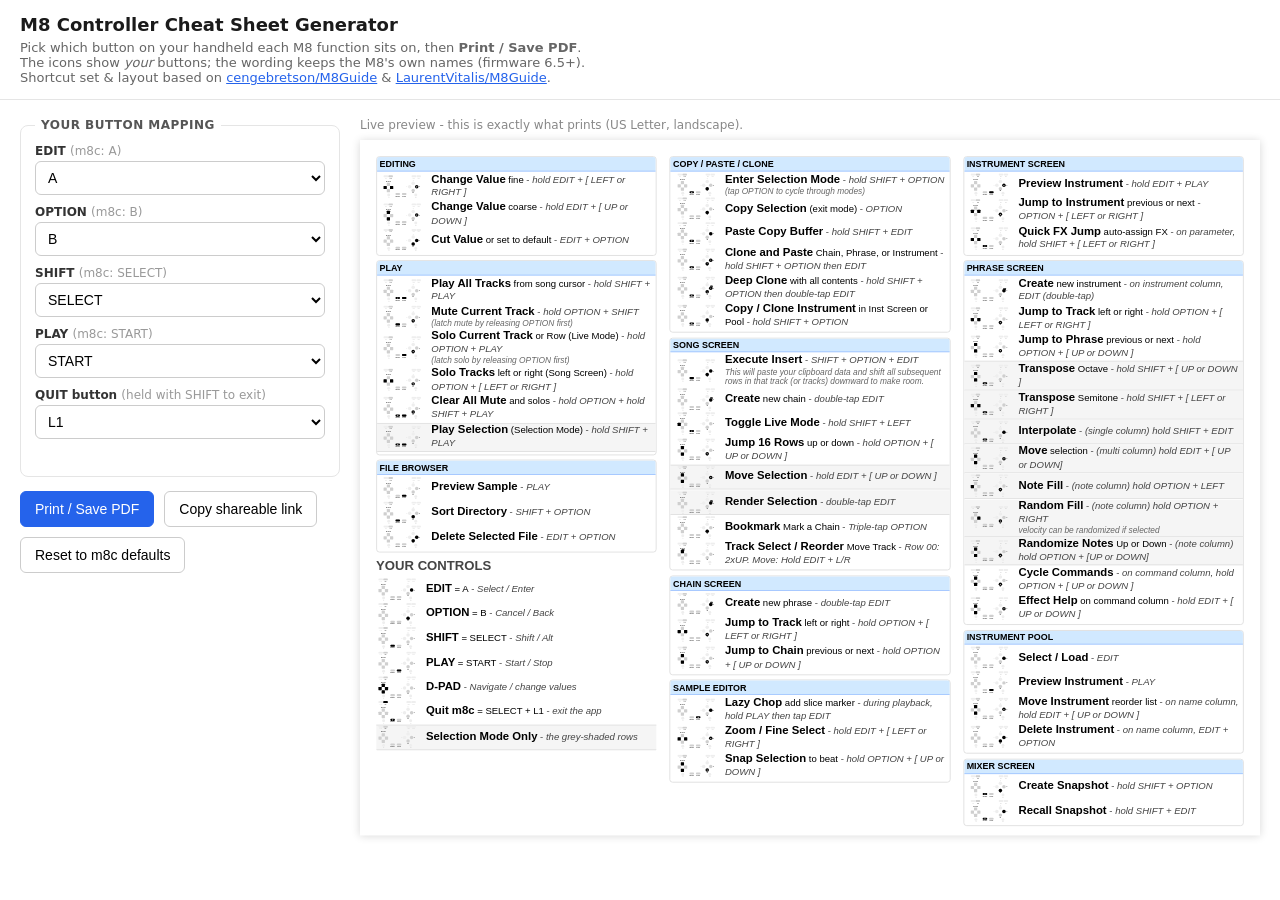
==== cheatsheets/generator/index.html @ fca82b8b "Restructure as m8c-headless-handheld hub" ====
<!DOCTYPE html>
<html lang="en">
<head>
  <meta charset="utf-8">
  <meta name="viewport" content="width=device-width, initial-scale=1">
  <title>M8 Controller Cheat Sheet Generator</title>
  <link href="../fonts/sofiasans.css" rel="stylesheet">
  <link rel="stylesheet" href="pad.css">
  <link rel="stylesheet" href="sheet.css">
  <link rel="stylesheet" href="app.css">
  <script src="pad.js"></script>
  <script src="data.js"></script>
  <script src="render.js"></script>
</head>
<body>
  <header>
    <h1>M8 Controller Cheat Sheet Generator</h1>
    <p>Pick which button on your handheld each M8 function sits on, then <b>Print / Save PDF</b>.
       The icons show <i>your</i> buttons; the wording keeps the M8's own names (firmware 6.5+).
       Shortcut set &amp; layout based on
       <a href="https://github.com/cengebretson/M8Guide" target="_blank" rel="noopener">cengebretson/M8Guide</a>
       &amp; <a href="https://github.com/LaurentVitalis/M8Guide" target="_blank" rel="noopener">LaurentVitalis/M8Guide</a>.</p>
  </header>

  <div class="app">
    <div class="app-controls">
      <fieldset>
        <legend>Your button mapping</legend>
        <div class="field">
          <label>EDIT <span class="hint">(m8c: A)</span></label>
          <select id="sel-edit" data-fn="edit"></select>
        </div>
        <div class="field">
          <label>OPTION <span class="hint">(m8c: B)</span></label>
          <select id="sel-option" data-fn="option"></select>
        </div>
        <div class="field">
          <label>SHIFT <span class="hint">(m8c: SELECT)</span></label>
          <select id="sel-shift" data-fn="shift"></select>
        </div>
        <div class="field">
          <label>PLAY <span class="hint">(m8c: START)</span></label>
          <select id="sel-play" data-fn="play"></select>
        </div>
        <div class="field">
          <label>QUIT button <span class="hint">(held with SHIFT to exit)</span></label>
          <select id="sel-quit" data-fn="quit"></select>
        </div>
        <div class="warn" id="warn"></div>
      </fieldset>

      <div class="actions">
        <button class="primary" id="btn-print">Print / Save PDF</button>
        <button id="btn-share">Copy shareable link</button>
        <button id="btn-reset">Reset to m8c defaults</button>
      </div>
      <div class="toast" id="toast"></div>
    </div>

    <div class="preview">
      <p class="preview-hint">Live preview - this is exactly what prints (US Letter, landscape).</p>
      <div class="preview-scale" id="preview-scale">
        <div class="sheet" id="sheet"></div>
      </div>
    </div>
  </div>

  <script>
    var DEFAULTS = { edit: "a", option: "b", shift: "select", play: "start", quit: "l1" };
    var FUNCTIONS = ["edit", "option", "shift", "play", "quit"];
    var config = Object.assign({}, DEFAULTS);

    // options for the selects = every physical control (not the d-pad)
    function controlOptions() {
      return PAD_CONTROLS.filter(function (c) { return !c.dpad; })
        .map(function (c) { return { id: c.id, label: (c.label ? c.label.t : c.id.toUpperCase()) }; });
    }

    function populateSelects() {
      var opts = controlOptions();
      FUNCTIONS.forEach(function (fn) {
        var sel = document.getElementById("sel-" + fn);
        sel.innerHTML = "";
        opts.forEach(function (o) {
          var el = document.createElement("option");
          el.value = o.id; el.textContent = o.label;
          sel.appendChild(el);
        });
      });
    }

    function readFromParamsOrStorage() {
      var q = new URLSearchParams(location.search);
      var cfg = Object.assign({}, DEFAULTS);
      var any = false;
      FUNCTIONS.forEach(function (fn) {
        if (q.get(fn)) { cfg[fn] = q.get(fn); any = true; }
      });
      if (!any) {
        try {
          var s = localStorage.getItem("m8cheat-config");
          if (s) cfg = Object.assign(cfg, JSON.parse(s));
        } catch (e) {}
      }
      return cfg;
    }

    function syncFormFromConfig() {
      FUNCTIONS.forEach(function (fn) { document.getElementById("sel-" + fn).value = config[fn]; });
    }

    function persist() {
      try { localStorage.setItem("m8cheat-config", JSON.stringify(config)); } catch (e) {}
      var q = new URLSearchParams();
      FUNCTIONS.forEach(function (fn) { q.set(fn, config[fn]); });
      history.replaceState(null, "", location.pathname + "?" + q.toString());
    }

    function checkWarnings() {
      var used = {}, dupes = [];
      FUNCTIONS.forEach(function (fn) {
        var v = config[fn];
        if (used[v]) dupes.push(v); else used[v] = fn;
      });
      var warn = document.getElementById("warn");
      if (dupes.length) {
        warn.textContent = "⚠ Two functions share the same button - highlights will overlap. Give each its own button.";
      } else { warn.textContent = ""; }
    }

    function scalePreview() {
      var wrap = document.getElementById("preview-scale");
      var avail = wrap.parentElement.clientWidth;
      var scale = Math.min(1, avail / 1056);
      wrap.style.transform = "scale(" + scale + ")";
      wrap.style.height = 816 * scale + "px";
    }

    function update() {
      renderSheet(document.getElementById("sheet"), config);
      checkWarnings();
      persist();
      scalePreview();
    }

    document.addEventListener("DOMContentLoaded", function () {
      populateSelects();
      config = readFromParamsOrStorage();
      syncFormFromConfig();

      FUNCTIONS.forEach(function (fn) {
        document.getElementById("sel-" + fn).addEventListener("change", function (e) {
          config[fn] = e.target.value;
          update();
        });
      });

      document.getElementById("btn-print").addEventListener("click", function () { window.print(); });
      document.getElementById("btn-reset").addEventListener("click", function () {
        config = Object.assign({}, DEFAULTS); syncFormFromConfig(); update();
      });
      document.getElementById("btn-share").addEventListener("click", function () {
        var toast = document.getElementById("toast");
        navigator.clipboard.writeText(location.href).then(function () {
          toast.textContent = "Link copied - share it to reopen this exact mapping.";
          setTimeout(function () { toast.textContent = ""; }, 3000);
        }).catch(function () { toast.textContent = location.href; });
      });

      update();
    });

    window.addEventListener("resize", scalePreview);
  </script>
</body>
</html>
---- cheatsheets/generator/pad.css ----
/* Highlight system for the flexible (full-remap) gamepad pad.
 * Command tokens on the .buttons svg (edit/option/shift/play/quit/up/down/left/right,
 * with hold/1st/2nd variants + double) light up whichever control currently carries the
 * matching function-class (edit_button, ..., applied by applyPadConfig()). */

.bkg, .hold, .first, .second, .double_tap { opacity: 0; }

/* token -> function-class : show bkg on tap, hold glyph on hold, numerals on 1st/2nd */
.edit   .edit_button   .bkg,
.edithold   .edit_button   .hold,
.edit1st   .edit_button   .first, .edit1st   .edit_button   .bkg,
.edit2nd   .edit_button   .second, .edit2nd   .edit_button   .bkg,
.option .option_button .bkg,
.optionhold .option_button .hold,
.option1st .option_button .first, .option1st .option_button .bkg,
.option2nd .option_button .second, .option2nd .option_button .bkg,
.shift  .shift_button  .bkg,
.shifthold  .shift_button  .hold,
.shift1st  .shift_button  .first, .shift1st  .shift_button  .bkg,
.shift2nd  .shift_button  .second, .shift2nd  .shift_button  .bkg,
.play   .play_button   .bkg,
.playhold   .play_button   .hold,
.play1st   .play_button   .first, .play1st   .play_button   .bkg,
.play2nd   .play_button   .second, .play2nd   .play_button   .bkg,
.quit   .quit_button   .bkg,
.quithold   .quit_button   .hold,
.up     .up_button     .bkg,
.uphold     .up_button     .hold,
.up1st     .up_button     .first, .up1st     .up_button     .bkg,
.up2nd     .up_button     .second, .up2nd     .up_button     .bkg,
.down   .down_button   .bkg,
.downhold   .down_button   .hold,
.down1st   .down_button   .first, .down1st   .down_button   .bkg,
.down2nd   .down_button   .second, .down2nd   .down_button   .bkg,
.left   .left_button   .bkg,
.lefthold   .left_button   .hold,
.left1st   .left_button   .first, .left1st   .left_button   .bkg,
.left2nd   .left_button   .second, .left2nd   .left_button   .bkg,
.right  .right_button  .bkg,
.righthold  .right_button  .hold,
.right1st  .right_button  .first, .right1st  .right_button  .bkg,
.right2nd  .right_button  .second, .right2nd  .right_button  .bkg {
  opacity: 1;
}

/* when a button is "held", swap its grey placeholder for the dark hold glyph */
.edithold   .edit_button   .placeholder,
.optionhold .option_button .placeholder,
.shifthold  .shift_button  .placeholder,
.playhold   .play_button   .placeholder,
.quithold   .quit_button   .placeholder,
.uphold     .up_button     .placeholder,
.downhold   .down_button   .placeholder,
.lefthold   .left_button   .placeholder,
.righthold  .right_button  .placeholder {
  opacity: 0;
}

/* double-tap "x2" badge, next to whichever button is double-tapped */
.edit.double   .edit_button   .double_tap,
.edit1st.double .edit_button  .double_tap,
.edit2nd.double .edit_button  .double_tap,
.option.double .option_button .double_tap,
.play.double   .play_button   .double_tap,
.up.double     .up_button     .double_tap {
  opacity: 1;
}

/* labels: dim controls with no M8 function; emphasise assigned ones */
.ctrl-label { font-family: "SofiaSansCond", "Arial Narrow", sans-serif; font-weight: 700; fill: #333; }
.dpad-label { fill: #333; }
.ctrl.unused .placeholder { fill: #EEE; }
.ctrl.unused .ctrl-label { fill: #C4C4C4; font-weight: 500; }
.ctrl.assigned .placeholder { fill: #CFCFCF; }
---- cheatsheets/generator/sheet.css ----
/* Cheat-sheet styling, scoped under .sheet so it never clashes with the app UI.
 * .sheet is a fixed letter-landscape "page" (1056x816 @96dpi); the app scales it to
 * fit the preview on screen, and @media print reproduces it at full size. */

.sheet {
  width: 1056px;
  height: 816px;
  box-sizing: border-box;
  background: #fff;
  padding: 5mm;
  font-size: 7px;
  line-height: 1;
  color: #000;
  overflow: hidden;
  -webkit-print-color-adjust: exact;
  print-color-adjust: exact;
}

.sheet .content { display: flex; flex-direction: row; gap: 4mm; height: 100%; }
.sheet .column { flex: 1; display: flex; flex-direction: column; justify-content: flex-start; gap: 1.5mm; }

.sheet .section_container {
  border: 1px solid #ddd;
  border-radius: 1mm;
  overflow: hidden;
  padding-bottom: 0.5mm;
  flex-shrink: 0;
}

.sheet .section_header {
  font-family: "SofiaSans", sans-serif;
  font-weight: 800;
  font-size: 1.5em;
  text-transform: uppercase;
  margin-bottom: 0.4mm;
  background: #d1e9ff;
  padding: 0.7mm 0.8mm;
  border-bottom: 1px solid #a0c4ff;
}

.sheet .action {
  display: flex;
  align-items: center;
  margin-bottom: 0.2mm;
  padding: 0.1mm 1.4mm;
  flex-shrink: 0;
}
.sheet .action.selection-mode {
  background: #f5f5f5;
  border-top: 0.1mm solid #e0e0e0;
  border-bottom: 0.1mm solid #e0e0e0;
}
.sheet .action.selection-mode + .action.selection-mode { border-top: none; }

.sheet .action_text { flex: 1; margin-left: 2.5mm; line-height: 3.5mm; }
.sheet .action .name { font-family: "SofiaSans", sans-serif; font-weight: 700; font-size: 1.9em; }
.sheet .action .secondary { font-family: "SofiaSans", sans-serif; font-weight: 300; font-size: 1.6em; }
.sheet .action .description {
  font-family: "SofiaSansCond", "Arial Narrow", sans-serif;
  font-weight: 500; color: #444; font-size: 1.6em; font-style: italic;
}
.sheet .action .description:before { content: " - "; font-style: normal; }
.sheet .action .extra {
  font-family: "SofiaSansCond", "Arial Narrow", sans-serif;
  font-weight: 400; color: #666; font-size: 1.4em; font-style: italic; display: block; line-height: 1.1;
}

.sheet .buttons { width: 13mm; height: 7.2mm; flex-shrink: 0; }
.sheet .action_buttons { display: flex; align-items: center; justify-content: center; }

/* legend ("Your Controls") */
.sheet .legend-section { border: none; }
.sheet .legend-section .section_header {
  background: transparent; border-bottom: none; color: #444;
  font-size: 2.2em; padding-left: 0; margin-bottom: 1mm;
}
.sheet .legend-section .action { padding-left: 0; }

/* ---- print: reproduce the sheet full-size, hide the app ---- */
@media print {
  @page { size: letter landscape; margin: 4mm; }
  body * { visibility: hidden !important; }
  .sheet, .sheet * { visibility: visible !important; }
  .sheet {
    position: absolute; left: 0; top: 0;
    transform: none !important;
    width: 100%; height: auto; min-height: 0;
    padding: 0; overflow: visible;
    box-shadow: none; border: none;
  }
}
---- cheatsheets/generator/app.css ----
* { box-sizing: border-box; }
body { margin: 0; font-family: system-ui, -apple-system, "Segoe UI", sans-serif; color: #1a1a1a; background: #fff; }
header { padding: 14px 20px; border-bottom: 1px solid #e5e5e5; }
header h1 { font-size: 18px; margin: 0; }
header p { margin: 5px 0 0; font-size: 13px; color: #666; max-width: 70ch; }
header a { color: #2563eb; }

.app { display: flex; gap: 20px; padding: 18px 20px; align-items: flex-start; }
.app-controls { width: 320px; flex-shrink: 0; }
.preview { flex: 1; min-width: 0; }

fieldset { border: 1px solid #e5e5e5; border-radius: 8px; padding: 12px 14px; margin: 0 0 14px; }
legend { font-size: 12px; font-weight: 700; text-transform: uppercase; letter-spacing: .04em; color: #555; padding: 0 6px; }

.field { margin-bottom: 10px; }
.field:last-child { margin-bottom: 0; }
.field label { display: block; font-size: 12px; font-weight: 600; color: #333; margin-bottom: 3px; }
.field .hint { font-weight: 400; color: #999; }
select, input[type="text"] { width: 100%; padding: 7px 8px; font-size: 14px; border: 1px solid #ccc; border-radius: 6px; background: #fff; }

.actions { display: flex; gap: 10px; margin-top: 6px; flex-wrap: wrap; }
button { padding: 9px 14px; font-size: 14px; border-radius: 6px; border: 1px solid #ccc; background: #fff; cursor: pointer; }
button:hover { background: #f5f5f5; }
button.primary { background: #2563eb; color: #fff; border-color: #2563eb; }
button.primary:hover { background: #1d4ed8; }

.warn { color: #b45309; font-size: 12.5px; margin-top: 10px; min-height: 1.2em; }
.toast { color: #15803d; font-size: 12.5px; margin-top: 6px; min-height: 1.2em; }

.preview-hint { font-size: 12px; color: #888; margin: 0 0 8px; }
.preview-scale { transform-origin: top left; }
.sheet { box-shadow: 0 1px 10px rgba(0,0,0,.16); }

@media print {
  header, .app-controls, .preview-hint { display: none !important; }
  .app { display: block; padding: 0; gap: 0; }
  .preview { all: unset; }
  .preview-scale { transform: none !important; }
}
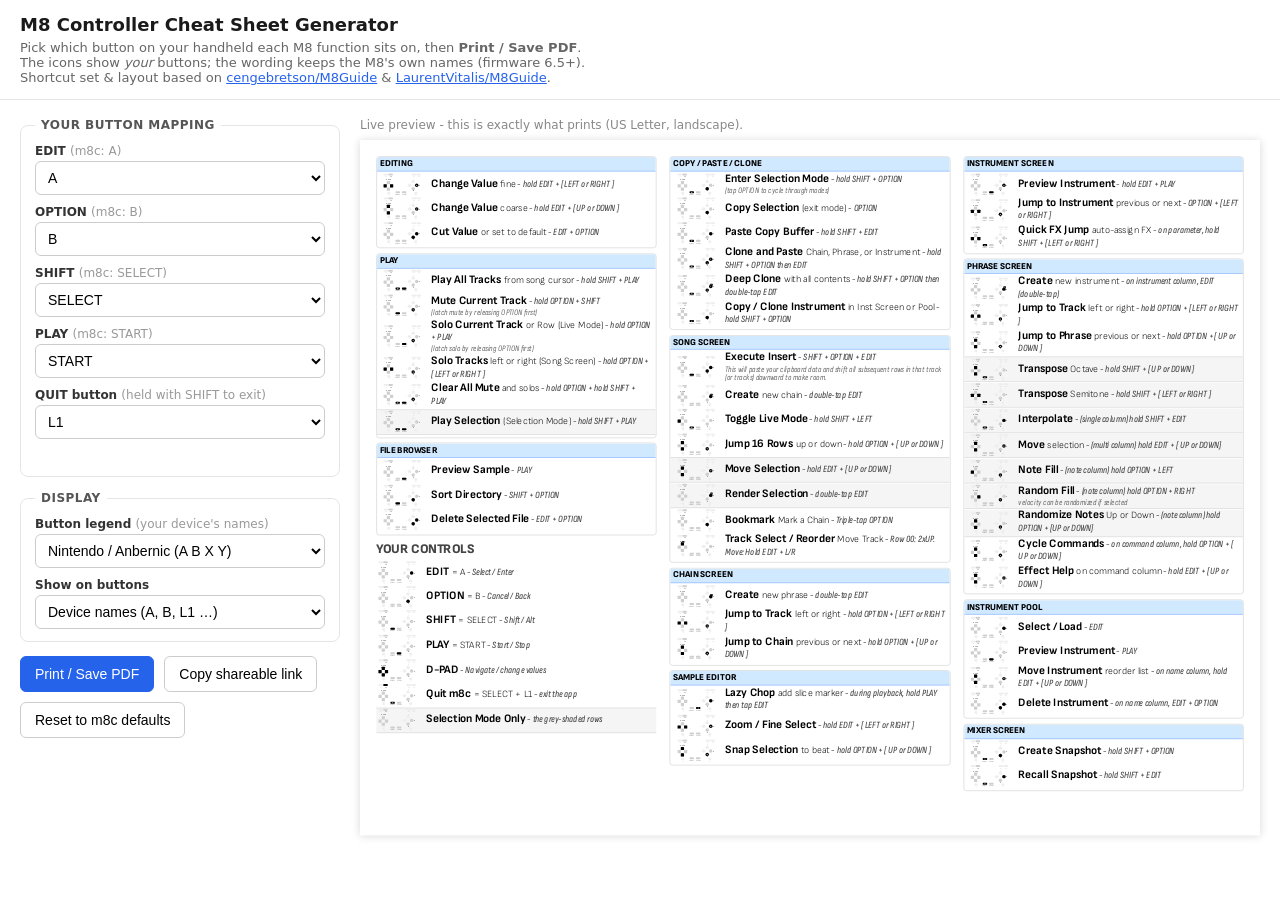
==== commit 1abebde6: "Generator: add label mode (device / M8 / both) and device legend sets - Button legend picker: Ninten" ====
--- a/cheatsheets/generator/index.html
+++ b/cheatsheets/generator/index.html
@@ -49,6 +49,22 @@
         <div class="warn" id="warn"></div>
       </fieldset>
 
+      <fieldset>
+        <legend>Display</legend>
+        <div class="field">
+          <label>Button legend <span class="hint">(your device's names)</span></label>
+          <select id="sel-legend"></select>
+        </div>
+        <div class="field">
+          <label>Show on buttons</label>
+          <select id="sel-labelmode">
+            <option value="device">Device names (A, B, L1 …)</option>
+            <option value="m8">M8 names (EDIT, OPT …)</option>
+            <option value="both">Both</option>
+          </select>
+        </div>
+      </fieldset>
+
       <div class="actions">
         <button class="primary" id="btn-print">Print / Save PDF</button>
         <button id="btn-share">Copy shareable link</button>
@@ -66,26 +82,40 @@
   </div>
 
   <script>
-    var DEFAULTS = { edit: "a", option: "b", shift: "select", play: "start", quit: "l1" };
+    var DEFAULTS = { edit: "a", option: "b", shift: "select", play: "start", quit: "l1", legend: "nintendo", labelMode: "device" };
     var FUNCTIONS = ["edit", "option", "shift", "play", "quit"];
+    var EXTRAS = ["legend", "labelMode"];
     var config = Object.assign({}, DEFAULTS);
 
-    // options for the selects = every physical control (not the d-pad)
+    // options for the function selects = every physical control (not the d-pad),
+    // labelled with the currently selected device legend.
     function controlOptions() {
       return PAD_CONTROLS.filter(function (c) { return !c.dpad; })
-        .map(function (c) { return { id: c.id, label: (c.label ? c.label.t : c.id.toUpperCase()) }; });
+        .map(function (c) { return { id: c.id, label: deviceLabel(c.id, config.legend) }; });
     }
 
     function populateSelects() {
       var opts = controlOptions();
       FUNCTIONS.forEach(function (fn) {
         var sel = document.getElementById("sel-" + fn);
+        var cur = config[fn];
         sel.innerHTML = "";
         opts.forEach(function (o) {
           var el = document.createElement("option");
           el.value = o.id; el.textContent = o.label;
           sel.appendChild(el);
         });
+        if (cur) sel.value = cur;
+      });
+    }
+
+    function populateLegendSelect() {
+      var sel = document.getElementById("sel-legend");
+      sel.innerHTML = "";
+      Object.keys(LEGEND_NAMES).forEach(function (k) {
+        var el = document.createElement("option");
+        el.value = k; el.textContent = LEGEND_NAMES[k];
+        sel.appendChild(el);
       });
     }
 
@@ -93,8 +123,8 @@
       var q = new URLSearchParams(location.search);
       var cfg = Object.assign({}, DEFAULTS);
       var any = false;
-      FUNCTIONS.forEach(function (fn) {
-        if (q.get(fn)) { cfg[fn] = q.get(fn); any = true; }
+      FUNCTIONS.concat(EXTRAS).forEach(function (k) {
+        if (q.get(k)) { cfg[k] = q.get(k); any = true; }
       });
       if (!any) {
         try {
@@ -107,12 +137,14 @@
 
     function syncFormFromConfig() {
       FUNCTIONS.forEach(function (fn) { document.getElementById("sel-" + fn).value = config[fn]; });
+      document.getElementById("sel-legend").value = config.legend;
+      document.getElementById("sel-labelmode").value = config.labelMode;
     }
 
     function persist() {
       try { localStorage.setItem("m8cheat-config", JSON.stringify(config)); } catch (e) {}
       var q = new URLSearchParams();
-      FUNCTIONS.forEach(function (fn) { q.set(fn, config[fn]); });
+      FUNCTIONS.concat(EXTRAS).forEach(function (k) { q.set(k, config[k]); });
       history.replaceState(null, "", location.pathname + "?" + q.toString());
     }
 
@@ -144,8 +176,9 @@
     }
 
     document.addEventListener("DOMContentLoaded", function () {
+      populateLegendSelect();
+      config = readFromParamsOrStorage();
       populateSelects();
-      config = readFromParamsOrStorage();
       syncFormFromConfig();
 
       FUNCTIONS.forEach(function (fn) {
@@ -155,9 +188,19 @@
         });
       });
 
+      document.getElementById("sel-legend").addEventListener("change", function (e) {
+        config.legend = e.target.value;
+        populateSelects(); // relabel the function options for the new legend
+        update();
+      });
+      document.getElementById("sel-labelmode").addEventListener("change", function (e) {
+        config.labelMode = e.target.value;
+        update();
+      });
+
       document.getElementById("btn-print").addEventListener("click", function () { window.print(); });
       document.getElementById("btn-reset").addEventListener("click", function () {
-        config = Object.assign({}, DEFAULTS); syncFormFromConfig(); update();
+        config = Object.assign({}, DEFAULTS); populateSelects(); syncFormFromConfig(); update();
       });
       document.getElementById("btn-share").addEventListener("click", function () {
         var toast = document.getElementById("toast");
--- a/cheatsheets/fonts/sofiasans.css
+++ b/cheatsheets/fonts/sofiasans.css
@@ -0,0 +1,36 @@
+@font-face{font-family:sofiasans;font-style:normal;font-weight:900;src:local('SofiaSans'),url('SofiaSans-Black.ttf')}
+@font-face{font-family:sofiasans;font-style:italic;font-weight:900;src:local('SofiaSans'),url('SofiaSans-BlackItalic.ttf')}
+@font-face{font-family:sofiasans;font-style:normal;font-weight:700;src:local('SofiaSans'),url('SofiaSans-Bold.ttf')}
+@font-face{font-family:sofiasans;font-style:italic;font-weight:700;src:local('SofiaSans'),url('SofiaSans-BoldItalic.ttf')}
+@font-face{font-family:sofiasans;font-style:normal;font-weight:800;src:local('SofiaSans'),url('SofiaSans-ExtraBold.ttf')}
+@font-face{font-family:sofiasans;font-style:italic;font-weight:800;src:local('SofiaSans'),url('SofiaSans-ExtraBoldItalic.ttf')}
+@font-face{font-family:sofiasans;font-style:normal;font-weight:200;src:local('SofiaSans'),url('SofiaSans-ExtraLight.ttf')}
+@font-face{font-family:sofiasans;font-style:italic;font-weight:200;src:local('SofiaSans'),url('SofiaSans-ExtraLightItalic.ttf')}
+@font-face{font-family:sofiasans;font-style:italic;font-weight:400;src:local('SofiaSans'),url('SofiaSans-Italic.ttf')}
+@font-face{font-family:sofiasans;font-style:normal;font-weight:300;src:local('SofiaSans'),url('SofiaSans-Light.ttf')}
+@font-face{font-family:sofiasans;font-style:italic;font-weight:300;src:local('SofiaSans'),url('SofiaSans-LightItalic.ttf')}
+@font-face{font-family:sofiasans;font-style:normal;font-weight:500;src:local('SofiaSans'),url('SofiaSans-Medium.ttf')}
+@font-face{font-family:sofiasans;font-style:italic;font-weight:500;src:local('SofiaSans'),url('SofiaSans-MediumItalic.ttf')}
+@font-face{font-family:sofiasans;font-style:normal;font-weight:400;src:local('SofiaSans'),url('SofiaSans-Regular.ttf')}
+@font-face{font-family:sofiasans;font-style:normal;font-weight:600;src:local('SofiaSans'),url('SofiaSans-SemiBold.ttf')}
+@font-face{font-family:sofiasans;font-style:italic;font-weight:600;src:local('SofiaSans'),url('SofiaSans-SemiBoldItalic.ttf')}
+@font-face{font-family:sofiasans;font-style:normal;font-weight:100;src:local('SofiaSans'),url('SofiaSans-Thin.ttf')}
+@font-face{font-family:sofiasans;font-style:italic;font-weight:100;src:local('SofiaSans'),url('SofiaSans-ThinItalic.ttf')}
+@font-face{font-family:sofiasans;font-style:normal;font-weight:900;src:local('SofiaSansCond'),url('SofiaSansCondensed-Black.ttf')}
+@font-face{font-family:SofiaSansCond;font-style:italic;font-weight:900;src:local('SofiaSansCond'),url('SofiaSansCondensed-BlackItalic.ttf')}
+@font-face{font-family:SofiaSansCond;font-style:normal;font-weight:700;src:local('SofiaSansCond'),url('SofiaSansCondensed-Bold.ttf')}
+@font-face{font-family:SofiaSansCond;font-style:italic;font-weight:700;src:local('SofiaSansCond'),url('SofiaSansCondensed-BoldItalic.ttf')}
+@font-face{font-family:SofiaSansCond;font-style:normal;font-weight:800;src:local('SofiaSansCond'),url('SofiaSansCondensed-ExtraBold.ttf')}
+@font-face{font-family:SofiaSansCond;font-style:italic;font-weight:800;src:local('SofiaSansCond'),url('SofiaSansCondensed-ExtraBoldItalic.ttf')}
+@font-face{font-family:SofiaSansCond;font-style:normal;font-weight:200;src:local('SofiaSansCond'),url('SofiaSansCondensed-ExtraLight.ttf')}
+@font-face{font-family:SofiaSansCond;font-style:italic;font-weight:200;src:local('SofiaSansCond'),url('SofiaSansCondensed-ExtraLightItalic.ttf')}
+@font-face{font-family:SofiaSansCond;font-style:italic;font-weight:400;src:local('SofiaSansCond'),url('SofiaSansCondensed-Italic.ttf')}
+@font-face{font-family:SofiaSansCond;font-style:normal;font-weight:300;src:local('SofiaSansCond'),url('SofiaSansCondensed-Light.ttf')}
+@font-face{font-family:SofiaSansCond;font-style:normal;font-weight:300;src:local('SofiaSansCond'),url('SofiaSansCondensed-LightItalic.ttf')}
+@font-face{font-family:SofiaSansCond;font-style:normal;font-weight:500;src:local('SofiaSansCond'),url('SofiaSansCondensed-Medium.ttf')}
+@font-face{font-family:SofiaSansCond;font-style:italic;font-weight:500;src:local('SofiaSansCond'),url('SofiaSansCondensed-MediumItalic.ttf')}
+@font-face{font-family:SofiaSansCond;font-style:normal;font-weight:400;src:local('SofiaSansCond'),url('SofiaSansCondensed-Regular.ttf')}
+@font-face{font-family:SofiaSansCond;font-style:normal;font-weight:600;src:local('SofiaSansCond'),url('SofiaSansCondensed-SemiBold.ttf')}
+@font-face{font-family:SofiaSansCond;font-style:italic;font-weight:600;src:local('SofiaSansCond'),url('SofiaSansCondensed-SemiBoldItalic.ttf')}
+@font-face{font-family:SofiaSansCond;font-style:normal;font-weight:100;src:local('SofiaSansCond'),url('SofiaSansCondensed-Thin.ttf')}
+@font-face{font-family:SofiaSansCond;font-style:italic;font-weight:100;src:local('SofiaSansCond'),url('SofiaSansCondensed-ThinItalic.ttf')}
--- a/cheatsheets/generator/pad.css
+++ b/cheatsheets/generator/pad.css
@@ -68,6 +68,8 @@
 
 /* labels: dim controls with no M8 function; emphasise assigned ones */
 .ctrl-label { font-family: "SofiaSansCond", "Arial Narrow", sans-serif; font-weight: 700; fill: #333; }
+.ctrl-label .m8sub { fill: #1d4ed8; font-size: 0.82em; }
+.ctrl.unused .ctrl-label .m8sub { fill: #9aa8d0; }
 .dpad-label { fill: #333; }
 .ctrl.unused .placeholder { fill: #EEE; }
 .ctrl.unused .ctrl-label { fill: #C4C4C4; font-weight: 500; }
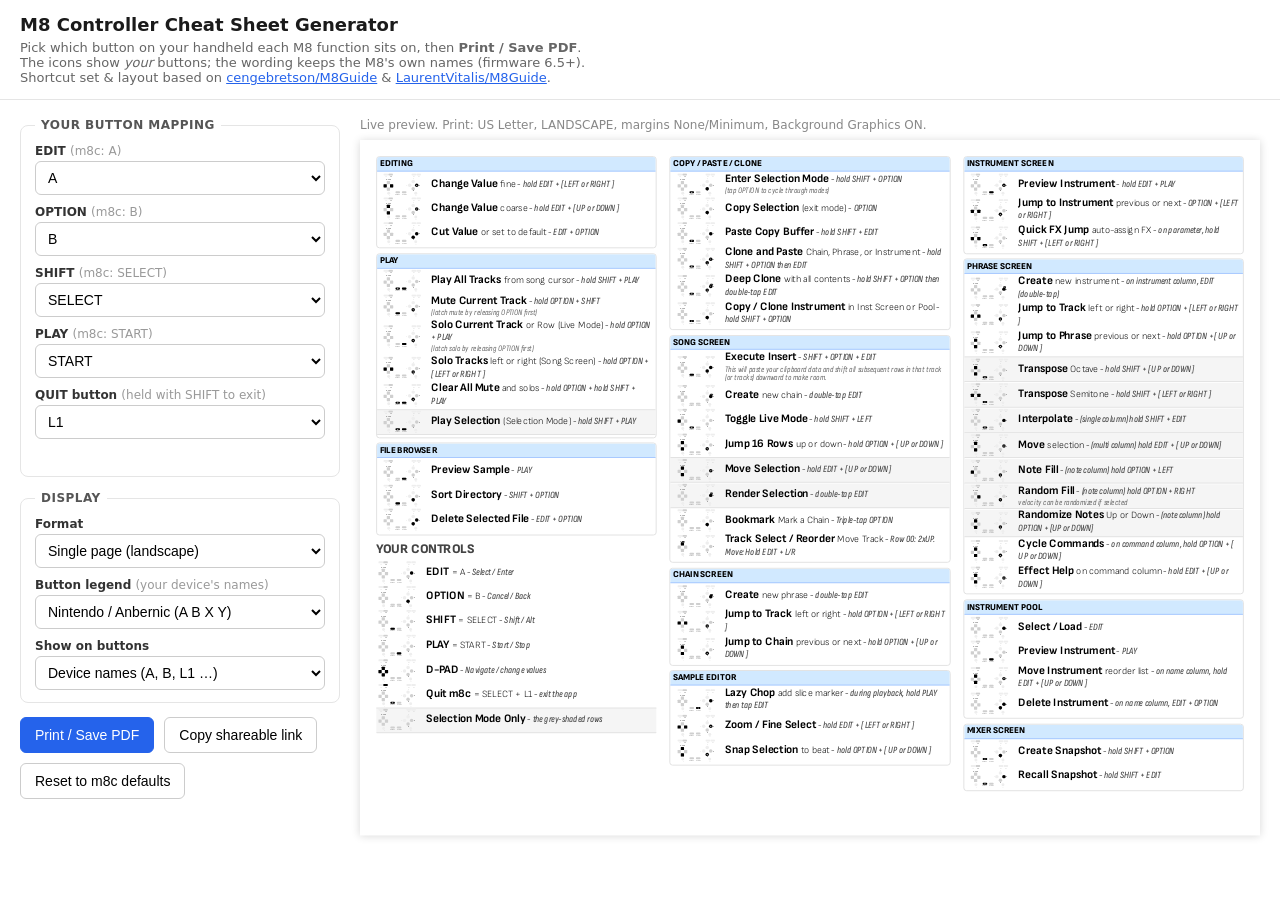
==== commit f7aa5e5d: "Generator: add pocket fold-booklet format option - Format selector: single-page (landscape) or fold " ====
--- a/cheatsheets/generator/index.html
+++ b/cheatsheets/generator/index.html
@@ -7,9 +7,11 @@
   <link href="../fonts/sofiasans.css" rel="stylesheet">
   <link rel="stylesheet" href="pad.css">
   <link rel="stylesheet" href="sheet.css">
+  <link rel="stylesheet" href="fold.css">
   <link rel="stylesheet" href="app.css">
   <script src="pad.js"></script>
   <script src="data.js"></script>
+  <script src="data-fold.js"></script>
   <script src="render.js"></script>
 </head>
 <body>
@@ -52,6 +54,13 @@
       <fieldset>
         <legend>Display</legend>
         <div class="field">
+          <label>Format</label>
+          <select id="sel-format">
+            <option value="single">Single page (landscape)</option>
+            <option value="fold">Pocket fold booklet (portrait)</option>
+          </select>
+        </div>
+        <div class="field">
           <label>Button legend <span class="hint">(your device's names)</span></label>
           <select id="sel-legend"></select>
         </div>
@@ -74,7 +83,7 @@
     </div>
 
     <div class="preview">
-      <p class="preview-hint">Live preview - this is exactly what prints (US Letter, landscape).</p>
+      <p class="preview-hint" id="preview-hint">Live preview - this is exactly what prints.</p>
       <div class="preview-scale" id="preview-scale">
         <div class="sheet" id="sheet"></div>
       </div>
@@ -82,9 +91,9 @@
   </div>
 
   <script>
-    var DEFAULTS = { edit: "a", option: "b", shift: "select", play: "start", quit: "l1", legend: "nintendo", labelMode: "device" };
+    var DEFAULTS = { edit: "a", option: "b", shift: "select", play: "start", quit: "l1", legend: "nintendo", labelMode: "device", format: "single" };
     var FUNCTIONS = ["edit", "option", "shift", "play", "quit"];
-    var EXTRAS = ["legend", "labelMode"];
+    var EXTRAS = ["legend", "labelMode", "format"];
     var config = Object.assign({}, DEFAULTS);
 
     // options for the function selects = every physical control (not the d-pad),
@@ -139,6 +148,7 @@
       FUNCTIONS.forEach(function (fn) { document.getElementById("sel-" + fn).value = config[fn]; });
       document.getElementById("sel-legend").value = config.legend;
       document.getElementById("sel-labelmode").value = config.labelMode;
+      document.getElementById("sel-format").value = config.format;
     }
 
     function persist() {
@@ -162,17 +172,26 @@
 
     function scalePreview() {
       var wrap = document.getElementById("preview-scale");
+      var sheet = document.getElementById("sheet");
+      wrap.style.transform = "none";           // measure natural size
+      var w = sheet.offsetWidth || 1056;
+      var h = sheet.offsetHeight || 816;
       var avail = wrap.parentElement.clientWidth;
-      var scale = Math.min(1, avail / 1056);
+      var scale = Math.min(1, avail / w);
+      wrap.style.transformOrigin = "top left";
       wrap.style.transform = "scale(" + scale + ")";
-      wrap.style.height = 816 * scale + "px";
+      wrap.style.height = h * scale + "px";
     }
 
     function update() {
-      renderSheet(document.getElementById("sheet"), config);
+      renderInto(document.getElementById("sheet"), config);
       checkWarnings();
       persist();
       scalePreview();
+      var hint = document.getElementById("preview-hint");
+      hint.textContent = config.format === "fold"
+        ? "Live preview. Print: US Letter, PORTRAIT, Background Graphics ON. Fold on the dotted lines, cut the corner marks."
+        : "Live preview. Print: US Letter, LANDSCAPE, margins None/Minimum, Background Graphics ON.";
     }
 
     document.addEventListener("DOMContentLoaded", function () {
@@ -195,6 +214,10 @@
       });
       document.getElementById("sel-labelmode").addEventListener("change", function (e) {
         config.labelMode = e.target.value;
+        update();
+      });
+      document.getElementById("sel-format").addEventListener("change", function (e) {
+        config.format = e.target.value;
         update();
       });
 
--- a/cheatsheets/generator/sheet.css
+++ b/cheatsheets/generator/sheet.css
@@ -81,11 +81,9 @@
   @page { size: letter landscape; margin: 4mm; }
   body * { visibility: hidden !important; }
   .sheet, .sheet * { visibility: visible !important; }
-  .sheet {
-    position: absolute; left: 0; top: 0;
-    transform: none !important;
+  .sheet { position: absolute; left: 0; top: 0; transform: none !important; box-shadow: none; border: none; }
+  .sheet:not(.fold) {
     width: 100%; height: auto; min-height: 0;
     padding: 0; overflow: visible;
-    box-shadow: none; border: none;
   }
 }
--- a/cheatsheets/generator/fold.css
+++ b/cheatsheets/generator/fold.css
@@ -0,0 +1,70 @@
+/* Pocket FOLD booklet layout, scoped under .sheet.fold so it coexists with the
+ * single-page styles. Highlight tokens come from pad.css. Derivative of
+ * LaurentVitalis/M8Guide. Prints portrait (named @page) with cut/fold marks. */
+
+.sheet.fold {
+  width: auto;
+  height: auto;
+  padding: 0;
+  overflow: visible;
+  background: #fff;
+  font-size: 7px;   /* same base as the single-page card so inherited em sizes match */
+  line-height: 1;
+}
+
+.sheet.fold .guide { display: table; }
+.sheet.fold .row { display: table-row; }
+.sheet.fold .row > div { display: table-cell; }
+
+.sheet.fold .page {
+  width: 90mm;
+  height: 118mm;
+  padding: 3mm 3mm 3mm 5mm;
+  padding-top: 4mm;
+  border: dotted 0.125mm #ddd;
+}
+.sheet.fold #recto > .page { transform: rotateZ(180deg); }
+.sheet.fold .spread { display: flex; width: 180mm; }
+
+.sheet.fold .section {
+  font-family: "SofiaSans", sans-serif;
+  font-weight: 800;
+  font-size: 8.5px;
+  text-transform: uppercase;
+}
+.sheet.fold .section:before { content: "\2022"; margin-right: 1mm; }
+.sheet.fold .section:not(:first-child) { margin-top: 1.1mm; margin-bottom: 0.5mm; }
+
+/* rows/text/labels inherit the compact single-page styles from sheet.css;
+   only the pad size is fold-specific */
+.sheet.fold .buttons { width: 11mm; height: 6.6mm; }
+.sheet.fold .action { padding: 0.05mm 0.5mm; }
+.sheet.fold .action_text { margin-left: 1.8mm; }
+
+/* mapping banner at the top of the first page */
+.sheet.fold .legend {
+  font-family: "SofiaSansCond", "Arial Narrow", sans-serif;
+  font-weight: 500; font-size: 6px; color: #333;
+  border: 0.2mm solid #bbb; border-radius: 1mm;
+  padding: 1mm 1.4mm; margin-bottom: 1.2mm; line-height: 1.25;
+}
+.sheet.fold .legend b { font-weight: 800; }
+.sheet.fold .legend .note { color: #888; font-style: italic; }
+
+/* cut / fold marks */
+.sheet.fold .cut:after, .sheet.fold .fold:after {
+  background-size: 7mm 7mm; display: inline-block; width: 7mm; height: 7mm;
+  content: ""; background-repeat: no-repeat; background-position: center;
+}
+.sheet.fold .cut:after { background-image: url("../cutmark.svg"); }
+.sheet.fold .fold:after { background-image: url("../foldmark.svg"); }
+.sheet.fold .fold { text-align: center; vertical-align: middle; }
+.sheet.fold .rotate90 { transform: rotateZ(90deg); }
+.sheet.fold .rotate180 { transform: rotateZ(180deg); }
+.sheet.fold .rotate270 { transform: rotateZ(270deg); }
+
+/* ---- print: portrait for the fold booklet ---- */
+@media print {
+  @page foldpage { size: letter portrait; margin: 0.25in; }
+  .sheet.fold { page: foldpage; width: auto; height: auto; padding: 0; transform: none !important; }
+}
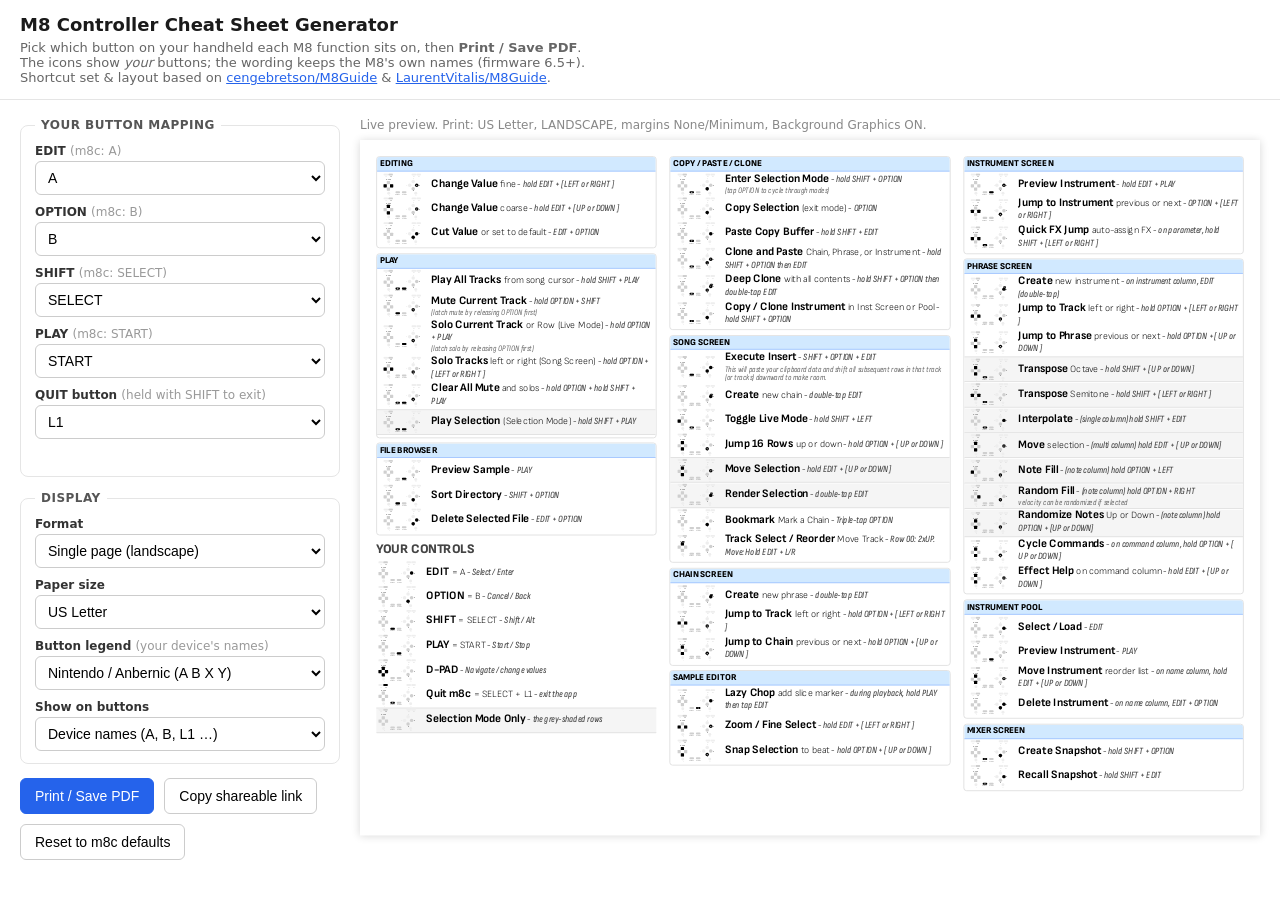
==== commit d74cc676: "Generator: add paper size option (US Letter / A4) - Paper selector drives both the preview dimension" ====
--- a/cheatsheets/generator/index.html
+++ b/cheatsheets/generator/index.html
@@ -61,6 +61,13 @@
           </select>
         </div>
         <div class="field">
+          <label>Paper size</label>
+          <select id="sel-paper">
+            <option value="letter">US Letter</option>
+            <option value="a4">A4</option>
+          </select>
+        </div>
+        <div class="field">
           <label>Button legend <span class="hint">(your device's names)</span></label>
           <select id="sel-legend"></select>
         </div>
@@ -91,9 +98,9 @@
   </div>
 
   <script>
-    var DEFAULTS = { edit: "a", option: "b", shift: "select", play: "start", quit: "l1", legend: "nintendo", labelMode: "device", format: "single" };
+    var DEFAULTS = { edit: "a", option: "b", shift: "select", play: "start", quit: "l1", legend: "nintendo", labelMode: "device", format: "single", paper: "letter" };
     var FUNCTIONS = ["edit", "option", "shift", "play", "quit"];
-    var EXTRAS = ["legend", "labelMode", "format"];
+    var EXTRAS = ["legend", "labelMode", "format", "paper"];
     var config = Object.assign({}, DEFAULTS);
 
     // options for the function selects = every physical control (not the d-pad),
@@ -149,6 +156,7 @@
       document.getElementById("sel-legend").value = config.legend;
       document.getElementById("sel-labelmode").value = config.labelMode;
       document.getElementById("sel-format").value = config.format;
+      document.getElementById("sel-paper").value = config.paper;
     }
 
     function persist() {
@@ -189,9 +197,10 @@
       persist();
       scalePreview();
       var hint = document.getElementById("preview-hint");
+      var paper = config.paper === "a4" ? "A4" : "US Letter";
       hint.textContent = config.format === "fold"
-        ? "Live preview. Print: US Letter, PORTRAIT, Background Graphics ON. Fold on the dotted lines, cut the corner marks."
-        : "Live preview. Print: US Letter, LANDSCAPE, margins None/Minimum, Background Graphics ON.";
+        ? "Live preview. Print: " + paper + ", PORTRAIT, Background Graphics ON. Fold on the dotted lines, cut the corner marks."
+        : "Live preview. Print: " + paper + ", LANDSCAPE, margins None/Minimum, Background Graphics ON.";
     }
 
     document.addEventListener("DOMContentLoaded", function () {
@@ -218,6 +227,10 @@
       });
       document.getElementById("sel-format").addEventListener("change", function (e) {
         config.format = e.target.value;
+        update();
+      });
+      document.getElementById("sel-paper").addEventListener("change", function (e) {
+        config.paper = e.target.value;
         update();
       });
 
--- a/cheatsheets/generator/sheet.css
+++ b/cheatsheets/generator/sheet.css
@@ -3,7 +3,7 @@
  * fit the preview on screen, and @media print reproduces it at full size. */
 
 .sheet {
-  width: 1056px;
+  width: 1056px;   /* US Letter landscape @96dpi (11 x 8.5in) */
   height: 816px;
   box-sizing: border-box;
   background: #fff;
@@ -15,6 +15,7 @@
   -webkit-print-color-adjust: exact;
   print-color-adjust: exact;
 }
+.sheet.paper-a4:not(.fold) { width: 1123px; height: 794px; } /* A4 landscape (297 x 210mm) */
 
 .sheet .content { display: flex; flex-direction: row; gap: 4mm; height: 100%; }
 .sheet .column { flex: 1; display: flex; flex-direction: column; justify-content: flex-start; gap: 1.5mm; }
@@ -78,7 +79,8 @@
 
 /* ---- print: reproduce the sheet full-size, hide the app ---- */
 @media print {
-  @page { size: letter landscape; margin: 4mm; }
+  @page letterland { size: letter landscape; margin: 4mm; }
+  @page a4land { size: A4 landscape; margin: 4mm; }
   body * { visibility: hidden !important; }
   .sheet, .sheet * { visibility: visible !important; }
   .sheet { position: absolute; left: 0; top: 0; transform: none !important; box-shadow: none; border: none; }
@@ -86,4 +88,6 @@
     width: 100%; height: auto; min-height: 0;
     padding: 0; overflow: visible;
   }
+  .sheet.paper-letter:not(.fold) { page: letterland; }
+  .sheet.paper-a4:not(.fold) { page: a4land; }
 }
--- a/cheatsheets/generator/fold.css
+++ b/cheatsheets/generator/fold.css
@@ -63,8 +63,11 @@
 .sheet.fold .rotate180 { transform: rotateZ(180deg); }
 .sheet.fold .rotate270 { transform: rotateZ(270deg); }
 
-/* ---- print: portrait for the fold booklet ---- */
+/* ---- print: portrait for the fold booklet (Letter or A4) ---- */
 @media print {
-  @page foldpage { size: letter portrait; margin: 0.25in; }
-  .sheet.fold { page: foldpage; width: auto; height: auto; padding: 0; transform: none !important; }
+  @page letterport { size: letter portrait; margin: 0.25in; }
+  @page a4port { size: A4 portrait; margin: 0.25in; }
+  .sheet.fold { width: auto; height: auto; padding: 0; transform: none !important; }
+  .sheet.fold.paper-letter { page: letterport; }
+  .sheet.fold.paper-a4 { page: a4port; }
 }
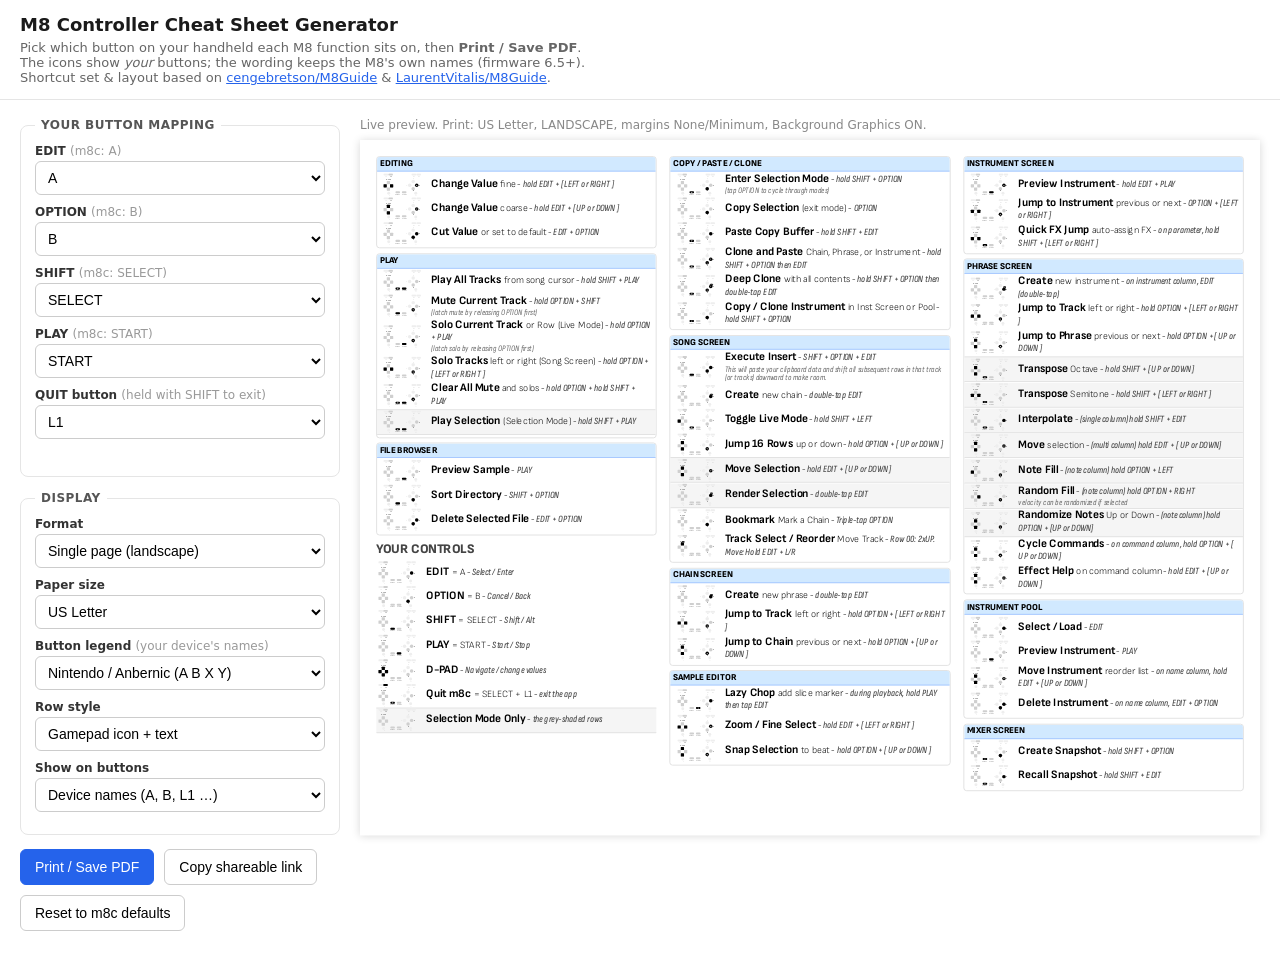
==== commit 4f60c615: "cheatsheets: add text-only row style and mapped-button text substitution The A4-scaled sheet's small" ====
--- a/cheatsheets/generator/index.html
+++ b/cheatsheets/generator/index.html
@@ -72,11 +72,25 @@
           <select id="sel-legend"></select>
         </div>
         <div class="field">
+          <label>Row style</label>
+          <select id="sel-rowstyle">
+            <option value="icons">Gamepad icon + text</option>
+            <option value="text">Text only <span class="hint">(no gamepad diagrams, larger &amp; easier to read)</span></option>
+          </select>
+        </div>
+        <div class="field" id="field-labelmode">
           <label>Show on buttons</label>
           <select id="sel-labelmode">
             <option value="device">Device names (A, B, L1 …)</option>
             <option value="m8">M8 names (EDIT, OPT …)</option>
             <option value="both">Both</option>
+          </select>
+        </div>
+        <div class="field" id="field-textnames">
+          <label>In text, show</label>
+          <select id="sel-textnames">
+            <option value="m8">M8 function names (EDIT, OPTION …)</option>
+            <option value="device">Your button names (A, B …)</option>
           </select>
         </div>
       </fieldset>
@@ -98,9 +112,9 @@
   </div>
 
   <script>
-    var DEFAULTS = { edit: "a", option: "b", shift: "select", play: "start", quit: "l1", legend: "nintendo", labelMode: "device", format: "single", paper: "letter" };
+    var DEFAULTS = { edit: "a", option: "b", shift: "select", play: "start", quit: "l1", legend: "nintendo", labelMode: "device", format: "single", paper: "letter", rowStyle: "icons", textNames: "m8" };
     var FUNCTIONS = ["edit", "option", "shift", "play", "quit"];
-    var EXTRAS = ["legend", "labelMode", "format", "paper"];
+    var EXTRAS = ["legend", "labelMode", "format", "paper", "rowStyle", "textNames"];
     var config = Object.assign({}, DEFAULTS);
 
     // options for the function selects = every physical control (not the d-pad),
@@ -157,6 +171,15 @@
       document.getElementById("sel-labelmode").value = config.labelMode;
       document.getElementById("sel-format").value = config.format;
       document.getElementById("sel-paper").value = config.paper;
+      document.getElementById("sel-rowstyle").value = config.rowStyle;
+      document.getElementById("sel-textnames").value = config.textNames;
+      toggleFieldsVisibility();
+    }
+
+    function toggleFieldsVisibility() {
+      var isText = config.rowStyle === "text";
+      document.getElementById("field-textnames").style.display = isText ? "" : "none";
+      document.getElementById("field-labelmode").style.display = isText ? "none" : "";
     }
 
     function persist() {
@@ -233,6 +256,15 @@
         config.paper = e.target.value;
         update();
       });
+      document.getElementById("sel-rowstyle").addEventListener("change", function (e) {
+        config.rowStyle = e.target.value;
+        toggleFieldsVisibility();
+        update();
+      });
+      document.getElementById("sel-textnames").addEventListener("change", function (e) {
+        config.textNames = e.target.value;
+        update();
+      });
 
       document.getElementById("btn-print").addEventListener("click", function () { window.print(); });
       document.getElementById("btn-reset").addEventListener("click", function () {
--- a/cheatsheets/generator/sheet.css
+++ b/cheatsheets/generator/sheet.css
@@ -69,6 +69,16 @@
 .sheet .buttons { width: 13mm; height: 7.2mm; flex-shrink: 0; }
 .sheet .action_buttons { display: flex; align-items: center; justify-content: center; }
 
+/* "Text only" row style: no per-row gamepad diagram, larger type in its place -
+ * legible when the sheet is printed reduced (e.g. Letter content on A4 paper). */
+.sheet.rowstyle-text .action_text { margin-left: 0; line-height: 4.4mm; }
+.sheet.rowstyle-text .action { padding: 0.3mm 1.4mm; margin-bottom: 0.4mm; }
+.sheet.rowstyle-text .action .name { font-size: 2.6em; }
+.sheet.rowstyle-text .action .secondary { font-size: 2.2em; }
+.sheet.rowstyle-text .action .description { font-size: 2.2em; }
+.sheet.rowstyle-text .action .extra { font-size: 1.9em; }
+.sheet.rowstyle-text .legend-section .section_header { font-size: 2.6em; }
+
 /* legend ("Your Controls") */
 .sheet .legend-section { border: none; }
 .sheet .legend-section .section_header {
--- a/cheatsheets/generator/fold.css
+++ b/cheatsheets/generator/fold.css
@@ -41,6 +41,13 @@
 .sheet.fold .action { padding: 0.05mm 0.5mm; }
 .sheet.fold .action_text { margin-left: 1.8mm; }
 
+/* "Text only" row style: no per-page gamepad diagrams, slightly larger type. */
+.sheet.fold.rowstyle-text .action_text { margin-left: 0; line-height: 1.3; }
+.sheet.fold.rowstyle-text .action .name { font-size: 2.3em; }
+.sheet.fold.rowstyle-text .action .secondary { font-size: 1.9em; }
+.sheet.fold.rowstyle-text .action .description { font-size: 1.9em; }
+.sheet.fold.rowstyle-text .action .extra { font-size: 1.6em; }
+
 /* mapping banner at the top of the first page */
 .sheet.fold .legend {
   font-family: "SofiaSansCond", "Arial Narrow", sans-serif;
